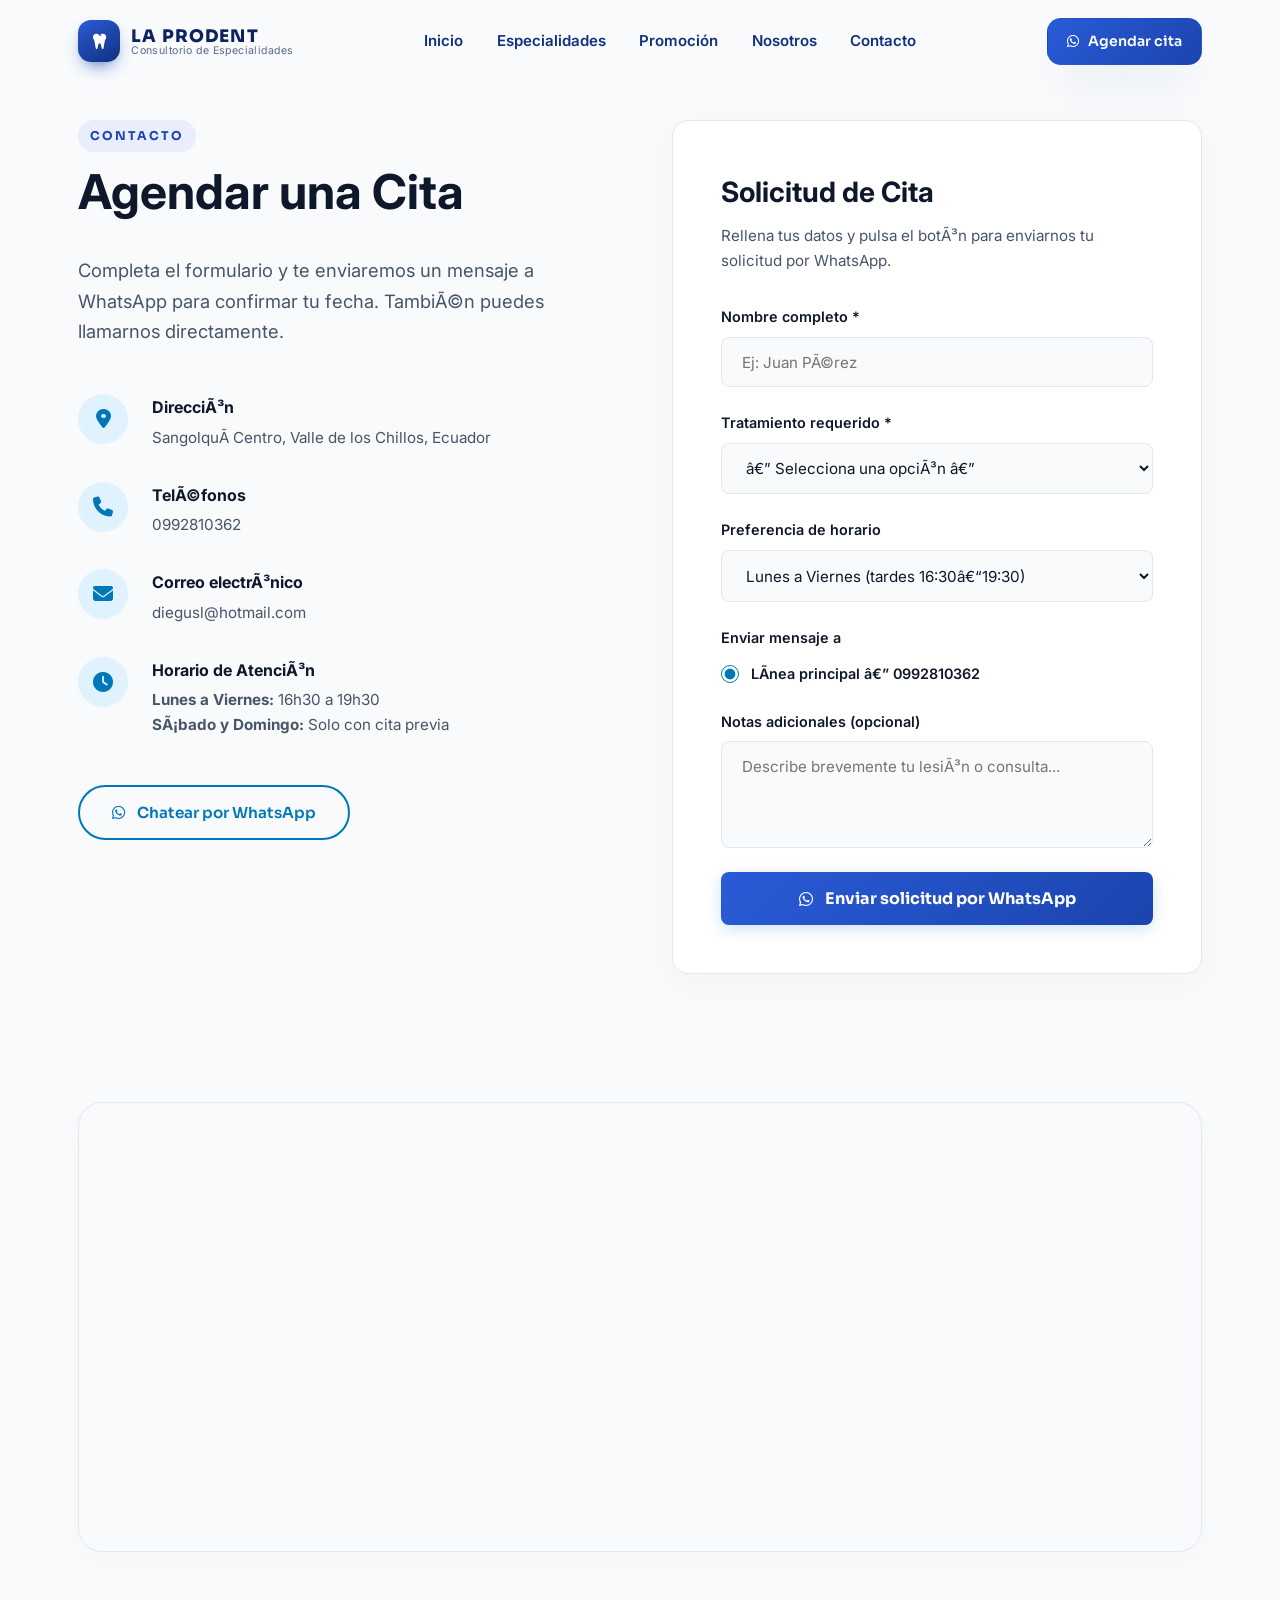
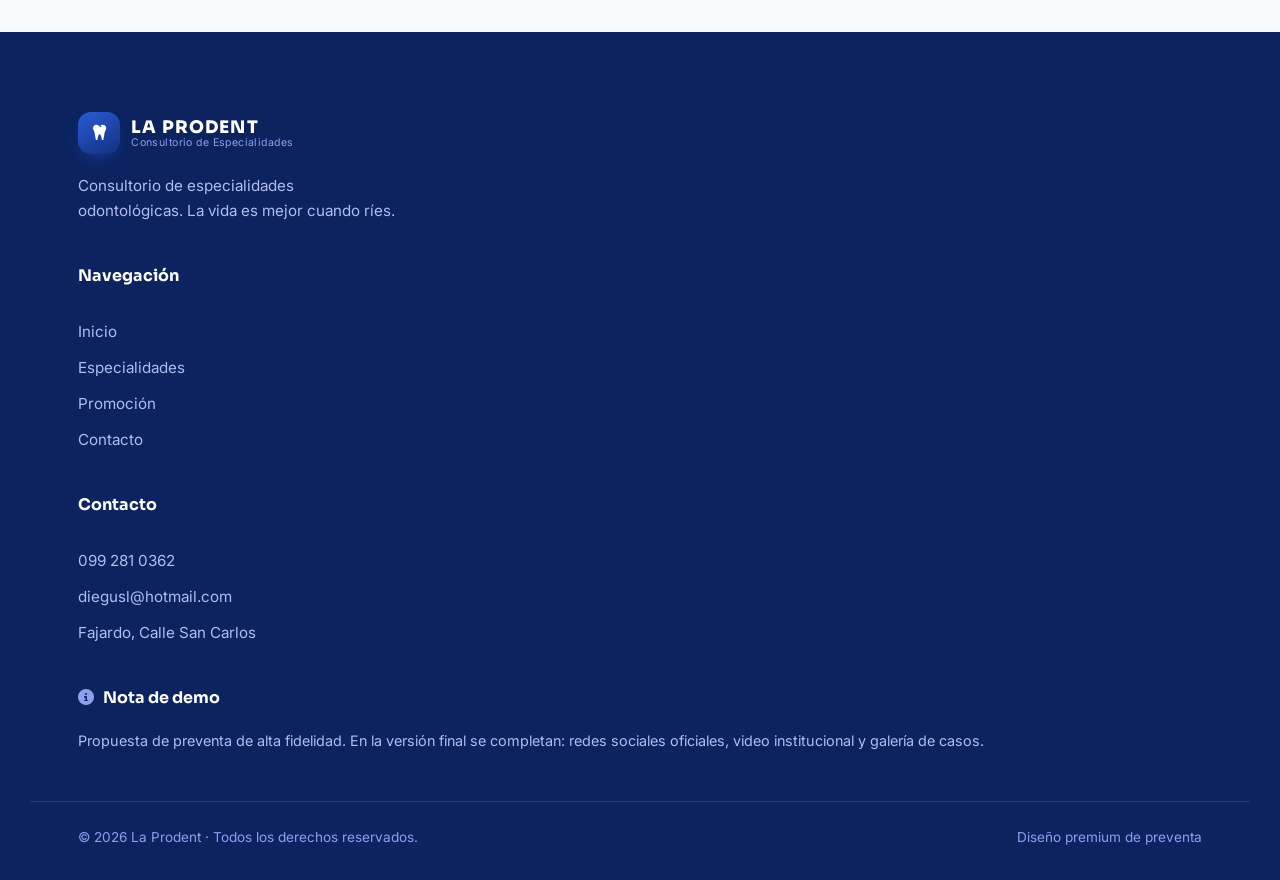
==== contacto.html @ 1fc3b8c0 "feat: agregar pÃ¡gina de contacto y formulario de WhatsApp" ====
﻿<!DOCTYPE html>
<html lang="es">
<head>
    <meta charset="UTF-8">
    <meta name="viewport" content="width=device-width, initial-scale=1.0">
    <meta name="description" content="Agenda tu cita en lÃ­nea. Rellena el formulario y envÃ­anos tu solicitud directamente a nuestro WhatsApp.">
    <title>Agendar Cita | Formulario de Contacto Directo</title>
    
    <meta charset="UTF-8">
    <meta name="viewport" content="width=device-width, initial-scale=1.0">
    
    

    <link rel="preconnect" href="https://fonts.googleapis.com">
    <link rel="preconnect" href="https://fonts.gstatic.com" crossorigin>
    <link href="https://fonts.googleapis.com/css2?family=Sora:wght@400;500;600;700;800&family=Inter:wght@300;400;500;600;700&display=swap" rel="stylesheet">

    <link rel="stylesheet" href="styles.css">
    <link rel="stylesheet" href="https://cdnjs.cloudflare.com/ajax/libs/font-awesome/6.5.1/css/all.min.css">

</head>
<body>

<header class="site-header" id="header">
        <div class="shell header-inner">
            <a href="index.html#inicio" class="brand">
                <span class="brand-mark" aria-hidden="true"><i class="fa-solid fa-tooth"></i></span>
                <span class="brand-text">
                    <strong>LA PRODENT</strong>
                    <em>Consultorio de Especialidades</em>
                </span>
            </a>
            <nav class="nav" id="nav">
                <a href="index.html#inicio" class="nav-link">Inicio</a>
                <a href="index.html#especialidades" class="nav-link">Especialidades</a>
                <a href="index.html#promo" class="nav-link">Promoción</a>
                <a href="index.html#nosotros" class="nav-link">Nosotros</a>
                <a href="contacto.html" class="nav-link">Contacto</a>
            </nav>
            <div class="header-actions">
                <a href="contacto.html" target="_blank" rel="noopener" class="btn btn-solid btn-sm">
                    <i class="fa-brands fa-whatsapp"></i><span>Agendar cita</span>
                </a>
                <button class="burger" id="burger" aria-label="Abrir menú" aria-expanded="false">
                    <span></span><span></span><span></span>
                </button>
            </div>
        </div>
    </header>

<main class="contact-page-main">
    <section class="contact-form-section">
        <div class="shell contact-grid-container">
            <!-- Columna de InformaciÃ³n -->
            <div class="contact-info-col reveal">
                <span class="eyebrow">Contacto</span>
                <h1 class="page-title">Agendar una Cita</h1>
                <p class="lead-text">Completa el formulario y te enviaremos un mensaje a WhatsApp para confirmar tu fecha. TambiÃ©n puedes llamarnos directamente.</p>
                
                <div class="info-blocks">
                    <div class="info-item">
                        <div class="info-icon"><i class="fa-solid fa-location-dot"></i></div>
                        <div class="info-text">
                            <h4>DirecciÃ³n</h4>
                            <p>SangolquÃ­ Centro, Valle de los Chillos, Ecuador</p>
                        </div>
                    </div>
                    
                    <div class="info-item">
                        <div class="info-icon"><i class="fa-solid fa-phone"></i></div>
                        <div class="info-text">
                            <h4>TelÃ©fonos</h4>
                            <p>0992810362</p>
                        </div>
                    </div>

                                        <div class="info-item">
                        <div class="info-icon"><i class="fa-solid fa-envelope"></i></div>
                        <div class="info-text">
                            <h4>Correo electrÃ³nico</h4>
                            <p>diegusl@hotmail.com</p>
                        </div>
                    </div>
                    
                    <div class="info-item">
                        <div class="info-icon"><i class="fa-solid fa-clock"></i></div>
                        <div class="info-text">
                            <h4>Horario de AtenciÃ³n</h4>
                            <p><strong>Lunes a Viernes:</strong> 16h30 a 19h30<br><strong>SÃ¡bado y Domingo:</strong> Solo con cita previa</p>
                        </div>
                    </div>
                </div>

                <a href="https://wa.me/593=Hola,%20deseo%20mÃ¡s%20informaciÃ³n." target="_blank" rel="noopener" class="btn btn-line btn-wa-chat">
                    <i class="fa-brands fa-whatsapp"></i> <span>Chatear por WhatsApp</span>
                </a>
            </div>

            <!-- Columna del Formulario -->
            <div class="contact-form-col reveal">
                <div class="form-card">
                    <h3>Solicitud de Cita</h3>
                    <p class="form-instructions">Rellena tus datos y pulsa el botÃ³n para enviarnos tu solicitud por WhatsApp.</p>
                    
                    <form id="appointmentForm" class="appointment-form">
                        <div class="form-group">
                            <label for="fullName">Nombre completo *</label>
                            <input type="text" id="fullName" placeholder="Ej: Juan PÃ©rez" required>
                        </div>

                        <div class="form-group">
                            <label for="treatment">Tratamiento requerido *</label>
                            <select id="treatment" required>
                                <option value="" disabled selected>â€” Selecciona una opciÃ³n â€”</option>
                                <option value="Profilaxis">Profilaxis (Limpieza Dental)</option>
                                <option value="Calzas Dentales">Calzas Dentales (RestauraciÃ³n)</option>
                                <option value="Endodoncia">Endodoncia (Tratamiento de conducto)</option>
                                <option value="Ortodoncia">Ortodoncia (Brackets/Alineadores)</option>
                                <option value="EstÃ©tica Dental">EstÃ©tica Dental (DiseÃ±o/Blanqueamiento)</option>
                                <option value="Otro">Otro tratamiento / Consulta general</option>
                            </select>
                        </div>

                        <div class="form-group">
                            <label for="timePreference">Preferencia de horario</label>
                            <select id="timePreference">
                                <option value="Lunes a Viernes (tardes 16:30-19:30)">Lunes a Viernes (tardes 16:30â€“19:30)</option>
                                <option value="SÃ¡bados (con cita previa)">SÃ¡bados (con cita previa)</option>
                                <option value="Cualquier horario disponible">Cualquier horario disponible</option>
                            </select>
                        </div>

                        <div class="form-group">
                            <label>Enviar mensaje a</label>
                            <div class="radio-group">
                                <label class="radio-label">
                                    <input type="radio" name="phoneLine" value="5930992810362" checked>
                                    <span>LÃ­nea principal â€” 0992810362</span>
                                </label>
                            </div>
                        </div>

                        <div class="form-group">
                            <label for="notes">Notas adicionales (opcional)</label>
                            <textarea id="notes" rows="4" placeholder="Describe brevemente tu lesiÃ³n o consulta..."></textarea>
                        </div>

                        <button type="submit" class="btn btn-solid btn-submit">
                            <i class="fa-brands fa-whatsapp"></i> <span>Enviar solicitud por WhatsApp</span>
                        </button>
                    </form>
                </div>
            </div>
        </div>
    </section>

    <!-- Mapa -->
    <section class="contact-map-section">
        <div class="shell">
            <div class="map-wrapper">
                <iframe title="Ubicación de La Prodent"
                            src="https://www.google.com/maps/embed?pb=!1m18!1m12!1m3!1d1994.86!2d-78.4718656!3d-0.3343683!2m3!1f0!2f0!3f0!3m2!1i1024!2i768!4f13.1!3m3!1m2!1s0x91d5bd5540ba1ea3%3A0x9b18bf7d65802298!2sConsultorio%20Dental%20Laprodent!5e0!3m2!1ses!2sec!4v1700000000000!5m2!1ses!2sec"
                            width="100%" height="100%" style="border:0;" allowfullscreen="" loading="lazy" referrerpolicy="no-referrer-when-downgrade"></iframe>
            </div>
        </div>
    </section>
</main>

<footer class="site-footer">
        <div class="shell footer-grid">
            <div class="footer-brand">
                <a href="index.html#inicio" class="brand brand-footer">
                    <span class="brand-mark"><i class="fa-solid fa-tooth"></i></span>
                    <span class="brand-text"><strong>LA PRODENT</strong><em>Consultorio de Especialidades</em></span>
                </a>
                <p>Consultorio de especialidades odontológicas. La vida es mejor cuando ríes.</p>
            </div>
            <div class="footer-col">
                <h4>Navegación</h4>
                <a href="index.html#inicio">Inicio</a>
                <a href="index.html#especialidades">Especialidades</a>
                <a href="index.html#promo">Promoción</a>
                <a href="index.html#contacto">Contacto</a>
            </div>
            <div class="footer-col">
                <h4>Contacto</h4>
                <a href="tel:0992810362">099 281 0362</a>
                <a href="mailto:diegusl@hotmail.com">diegusl@hotmail.com</a>
                <span>Fajardo, Calle San Carlos</span>
            </div>
            <div class="footer-note">
                <h4><i class="fa-solid fa-circle-info"></i> Nota de demo</h4>
                <p>Propuesta de preventa de alta fidelidad. En la versión final se completan: redes sociales oficiales, video institucional y galería de casos.</p>
            </div>
        </div>
        <div class="shell footer-bottom">
            <p>© 2026 La Prodent · Todos los derechos reservados.</p>
            <p>Diseño premium de preventa</p>
        </div>
    </footer>

<script src="script.js"></script>
</body>
</html>
---- styles.css ----
/* ============================================================
   LA PRODENT · Consultorio de Especialidades
   Paleta corporativa: azul rey profundo + periwinkle/lavanda.
   ============================================================ */

:root {
    --blue-900: #0C2360;
    --blue-800: #12307E;
    --blue-700: #1B44AE;
    --blue-600: #2A5BD7;
    --blue-500: #3E71E8;
    --peri-400: #8AA0EE;
    --peri-300: #AEBEF2;
    --peri-200: #D3DBF9;
    --peri-100: #E9EDFC;

    --cloud:   #F5F7FE;
    --white:   #FFFFFF;
    --ink:     #17204A;
    --muted:   #5C6690;

    --accent:    var(--blue-600);
    --accent-dk: var(--blue-700);

    --serif: "Sora", system-ui, sans-serif;
    --sans:  "Inter", system-ui, -apple-system, sans-serif;

    --r-sm: 12px;
    --r-md: 20px;
    --r-lg: 28px;
    --r-xl: 40px;

    --shadow-sm: 0 6px 20px -8px rgba(16,42,110,.20);
    --shadow-md: 0 24px 48px -20px rgba(16,42,110,.30);
    --shadow-lg: 0 44px 90px -32px rgba(16,42,110,.45);

    --shell: 1220px;
    --ease: cubic-bezier(.22,.61,.36,1);
}

*, *::before, *::after { box-sizing: border-box; }
* { margin: 0; }
html { scroll-behavior: smooth; -webkit-text-size-adjust: 100%; }
body { font-family: var(--sans); color: var(--ink); background: var(--cloud); line-height: 1.65; font-size: 1.02rem; -webkit-font-smoothing: antialiased; overflow-x: hidden; }
img { max-width: 100%; display: block; }
a { color: inherit; text-decoration: none; }
ul { list-style: none; padding: 0; }

.shell { width: 100%; max-width: var(--shell); margin-inline: auto; padding-inline: clamp(20px, 5vw, 48px); }

.eyebrow {
    display: inline-flex; align-items: center; gap: .5em;
    font-family: var(--serif); font-size: .76rem; font-weight: 700;
    letter-spacing: .16em; text-transform: uppercase; color: var(--accent-dk);
    background: var(--peri-100); padding: .5em 1em; border-radius: 999px;
}
.eyebrow-light { color: #fff; background: rgba(255,255,255,.16); }

.section-title { font-family: var(--serif); font-weight: 700; font-size: clamp(1.9rem, 4.2vw, 3rem); line-height: 1.1; letter-spacing: -.02em; color: var(--blue-900); }
.section-desc { color: var(--muted); font-size: 1.06rem; max-width: 48ch; margin-top: 1rem; }
.section-desc.center { margin-inline: auto; }
.section-head { text-align: center; max-width: 720px; margin: 0 auto clamp(2.5rem, 5vw, 3.8rem); }
.section-head .eyebrow { margin-bottom: 1rem; }

/* Buttons */
.btn { --pad: 1rem 1.6rem; display: inline-flex; align-items: center; justify-content: center; gap: .6em; padding: var(--pad); border-radius: 14px; font-family: var(--serif); font-weight: 600; font-size: .95rem; cursor: pointer; border: 1.5px solid transparent; transition: transform .35s var(--ease), box-shadow .35s var(--ease), background .3s, color .3s; }
.btn i { transition: transform .35s var(--ease); }
.btn-sm { --pad: .7rem 1.2rem; font-size: .88rem; }
.btn-solid { background: linear-gradient(135deg, var(--blue-600), var(--blue-700)); color: #fff; box-shadow: var(--shadow-md); }
.btn-solid:hover { transform: translateY(-3px); }
.btn-solid:hover i { transform: translateX(4px); }
.btn-ghost { background: transparent; color: var(--blue-700); border-color: var(--peri-300); }
.btn-ghost:hover { background: var(--white); border-color: var(--blue-600); transform: translateY(-3px); box-shadow: var(--shadow-sm); }
.btn-white { background: #fff; color: var(--blue-700); box-shadow: var(--shadow-md); }
.btn-white:hover { transform: translateY(-3px); background: var(--peri-100); }

/* ============================================================ HEADER */
.site-header { position: fixed; inset: 0 0 auto 0; z-index: 100; padding: 1.1rem 0; transition: padding .4s var(--ease), background .4s, box-shadow .4s, border-color .4s; border-bottom: 1px solid transparent; }
.site-header.scrolled { padding: .55rem 0; background: color-mix(in srgb, var(--cloud) 82%, transparent); backdrop-filter: saturate(160%) blur(16px); -webkit-backdrop-filter: saturate(160%) blur(16px); box-shadow: var(--shadow-sm); border-bottom-color: var(--peri-200); }
.header-inner { display: flex; align-items: center; justify-content: space-between; gap: 1.5rem; }
.brand { display: inline-flex; align-items: center; gap: .7rem; }
.brand-mark { width: 42px; height: 42px; display: grid; place-items: center; border-radius: 13px; background: linear-gradient(150deg, var(--blue-600), var(--blue-800)); color: #fff; font-size: 1.1rem; box-shadow: 0 8px 18px -8px var(--blue-700); flex-shrink: 0; }
.brand-text { display: flex; flex-direction: column; line-height: 1.05; }
.brand-text strong { font-family: var(--serif); font-weight: 800; letter-spacing: .06em; font-size: 1.08rem; color: var(--blue-900); }
.brand-text em { font-style: normal; font-size: .66rem; letter-spacing: .04em; color: var(--muted); }
.nav { display: none; gap: .3rem; }
.nav-link { position: relative; padding: .5rem .9rem; font-weight: 600; font-size: .94rem; color: var(--blue-800); border-radius: 999px; transition: color .3s; }
.nav-link::after { content: ""; position: absolute; left: 50%; bottom: .3rem; width: 5px; height: 5px; border-radius: 50%; background: var(--accent); transform: translateX(-50%) scale(0); transition: transform .3s var(--ease); }
.nav-link:hover, .nav-link.active { color: var(--accent); }
.nav-link.active::after { transform: translateX(-50%) scale(1); }
.header-actions { display: flex; align-items: center; gap: .8rem; }
.burger { display: inline-flex; flex-direction: column; gap: 5px; width: 44px; height: 44px; align-items: center; justify-content: center; background: #fff; border: 1px solid var(--peri-200); border-radius: 12px; cursor: pointer; }
.burger span { width: 20px; height: 2px; background: var(--blue-800); border-radius: 2px; transition: transform .3s, opacity .3s; }
.burger.open span:nth-child(1) { transform: translateY(7px) rotate(45deg); }
.burger.open span:nth-child(2) { opacity: 0; }
.burger.open span:nth-child(3) { transform: translateY(-7px) rotate(-45deg); }
.nav.open { display: flex; flex-direction: column; gap: .2rem; position: fixed; inset: 74px 16px auto 16px; background: #fff; padding: 1rem; border-radius: var(--r-md); box-shadow: var(--shadow-lg); border: 1px solid var(--peri-200); animation: dropIn .35s var(--ease); }
.nav.open .nav-link { font-size: 1.05rem; padding: .85rem 1rem; }
@keyframes dropIn { from { opacity: 0; transform: translateY(-12px); } to { opacity: 1; transform: translateY(0); } }

/* ============================================================ HERO */
.hero { position: relative; padding: clamp(7rem, 16vw, 10rem) 0 clamp(3rem, 6vw, 4rem); overflow: hidden; background: radial-gradient(120% 90% at 90% 0%, var(--peri-100) 0%, transparent 55%), var(--cloud); }
.hero-shape { position: absolute; top: -30%; right: -15%; width: 60vw; height: 60vw; max-width: 720px; max-height: 720px; border-radius: 46% 54% 60% 40%; background: linear-gradient(135deg, var(--peri-200), var(--peri-100)); z-index: 0; }
.hero-grid { position: relative; z-index: 1; display: grid; gap: clamp(3rem, 6vw, 4rem); align-items: center; }
.hero-copy h1 { font-family: var(--serif); font-weight: 800; font-size: clamp(2.5rem, 7vw, 4.4rem); line-height: 1.02; letter-spacing: -.03em; color: var(--blue-900); margin: 1.2rem 0 1.3rem; }
.grad { background: linear-gradient(120deg, var(--blue-600), var(--peri-400)); -webkit-background-clip: text; background-clip: text; color: transparent; }
.hero-copy .lead { font-size: clamp(1.05rem, 2vw, 1.2rem); color: var(--muted); max-width: 52ch; }
.hero-copy .lead strong { color: var(--blue-800); font-weight: 700; }
.hero-cta { display: flex; flex-wrap: wrap; gap: 1rem; margin: 2rem 0 2rem; }
.hero-badges { display: flex; flex-wrap: wrap; gap: 1rem 1.6rem; padding-top: 1.5rem; border-top: 1px solid var(--peri-200); }
.hero-badges li { display: inline-flex; align-items: center; gap: .5em; font-weight: 600; font-size: .92rem; color: var(--blue-800); }
.hero-badges i { color: var(--blue-500); }

.hero-visual { position: relative; justify-self: center; width: 100%; max-width: 480px; }
.hero-card { border-radius: var(--r-xl); overflow: hidden; box-shadow: var(--shadow-lg); border: 6px solid #fff; aspect-ratio: 4/3.4; }
.hero-card img { width: 100%; height: 100%; object-fit: cover; }
.promo-badge { position: absolute; top: -18px; right: -10px; z-index: 3; display: flex; flex-direction: column; align-items: center; justify-content: center; width: 108px; height: 108px; border-radius: 50%; background: linear-gradient(150deg, var(--blue-600), var(--blue-800)); color: #fff; box-shadow: var(--shadow-md); animation: floatY 5s ease-in-out infinite; }
.promo-badge span { font-size: .62rem; letter-spacing: .1em; text-transform: uppercase; opacity: .85; }
.promo-badge strong { font-family: var(--serif); font-size: 2rem; font-weight: 800; line-height: 1; }
.promo-badge em { font-style: normal; font-size: .58rem; opacity: .85; }
.logo-float { position: absolute; bottom: -22px; left: -18px; z-index: 3; width: 88px; height: 88px; border-radius: 50%; overflow: hidden; background: #fff; border: 4px solid #fff; box-shadow: var(--shadow-md); animation: floatY 5s ease-in-out infinite .9s; }
.logo-float img { width: 100%; height: 100%; object-fit: cover; }
@keyframes floatY { 0%,100% { transform: translateY(0); } 50% { transform: translateY(-10px); } }

/* ============================================================ STATS */
.stats-strip { padding: 0 0 clamp(3rem, 7vw, 5rem); }
.stats-inner { display: grid; grid-template-columns: repeat(2, 1fr); gap: 1rem; background: linear-gradient(135deg, var(--blue-800), var(--blue-900)); border-radius: var(--r-xl); padding: clamp(2rem, 4vw, 3rem); box-shadow: var(--shadow-lg); }
.stat { text-align: center; color: #fff; padding: .5rem; }
.stat strong { font-family: var(--serif); display: block; font-size: clamp(1.8rem, 4vw, 2.6rem); font-weight: 800; line-height: 1; background: linear-gradient(120deg, #fff, var(--peri-300)); -webkit-background-clip: text; background-clip: text; color: transparent; }
.stat span { font-size: .84rem; color: var(--peri-200); margin-top: .4rem; display: block; }

/* ============================================================ ESPECIALIDADES */
.specialties { padding: clamp(3.5rem, 8vw, 6.5rem) 0; }
.spec-grid { display: grid; gap: 1.3rem; }
.spec { background: #fff; border: 1px solid var(--peri-200); border-radius: var(--r-lg); padding: 2rem 1.8rem; box-shadow: var(--shadow-sm); transition: transform .4s var(--ease), box-shadow .4s var(--ease), border-color .4s; }
.spec:hover { transform: translateY(-8px); box-shadow: var(--shadow-md); border-color: var(--peri-300); }
.spec-ico { display: grid; place-items: center; width: 58px; height: 58px; border-radius: 16px; background: linear-gradient(150deg, var(--peri-100), var(--peri-200)); color: var(--blue-700); font-size: 1.4rem; margin-bottom: 1.3rem; transition: transform .4s var(--ease); }
.spec:hover .spec-ico { transform: scale(1.08) rotate(-4deg); }
.spec h3 { font-family: var(--serif); font-weight: 700; font-size: 1.3rem; color: var(--blue-900); margin-bottom: .5rem; }
.spec p { color: var(--muted); font-size: .96rem; }

/* ============================================================ PROMO */
.promo { padding: 0 0 clamp(3.5rem, 8vw, 6.5rem); }
.promo-card { display: grid; gap: 0; background: linear-gradient(150deg, var(--blue-700), var(--blue-900)); border-radius: var(--r-xl); overflow: hidden; box-shadow: var(--shadow-lg); position: relative; }
.promo-card::before { content: ""; position: absolute; top: -40%; left: -10%; width: 60%; height: 180%; background: radial-gradient(circle, rgba(138,160,238,.28), transparent 60%); }
.promo-content { position: relative; z-index: 1; padding: clamp(2.2rem, 5vw, 3.6rem); color: #fff; }
.promo-content h2 { font-family: var(--serif); font-weight: 800; font-size: clamp(1.7rem, 4vw, 2.6rem); line-height: 1.1; margin: 1rem 0 1rem; }
.price { color: var(--peri-300); }
.promo-content > p { color: var(--peri-200); max-width: 42ch; margin-bottom: 1.5rem; }
.promo-list { display: grid; grid-template-columns: repeat(2, 1fr); gap: .7rem 1.2rem; margin-bottom: 2rem; }
.promo-list li { display: flex; align-items: center; gap: .6em; font-weight: 600; color: #fff; }
.promo-list i { width: 22px; height: 22px; display: grid; place-items: center; border-radius: 50%; background: var(--peri-400); color: var(--blue-900); font-size: .7rem; }
.promo-terms { display: block; margin-top: 1rem; font-style: italic; font-size: .8rem; color: var(--peri-300); }
.promo-visual { position: relative; z-index: 1; min-height: 320px; }
.promo-visual img { width: 100%; height: 100%; object-fit: cover; object-position: top center; }

/* ============================================================ ABOUT */
.about { padding: clamp(3.5rem, 8vw, 6.5rem) 0; }
.about-grid { display: grid; gap: clamp(2.5rem, 5vw, 4rem); align-items: center; }
.about-media { position: relative; border-radius: var(--r-xl); overflow: hidden; box-shadow: var(--shadow-lg); border: 6px solid #fff; aspect-ratio: 4/3; }
.about-media img { width: 100%; height: 100%; object-fit: cover; }
.about-media::after { content: ""; position: absolute; inset: 0; background: linear-gradient(120deg, rgba(12,35,96,.35), transparent 60%); }
.play { position: absolute; inset: 0; margin: auto; width: 80px; height: 80px; border-radius: 50%; border: none; cursor: pointer; z-index: 2; background: #fff; color: var(--blue-700); font-size: 1.4rem; display: grid; place-items: center; box-shadow: 0 10px 40px rgba(0,0,0,.3); transition: transform .35s var(--ease); }
.play::before { content: ""; position: absolute; inset: -12px; border-radius: 50%; border: 2px solid rgba(255,255,255,.6); animation: pulse 2.4s ease-out infinite; }
.play:hover { transform: scale(1.08); }
@keyframes pulse { 0% { transform: scale(.85); opacity: .9; } 100% { transform: scale(1.5); opacity: 0; } }
.video-tag { position: absolute; left: 1rem; bottom: 1rem; z-index: 2; display: inline-flex; align-items: center; gap: .5em; background: rgba(0,0,0,.42); color: #fff; font-size: .76rem; font-weight: 600; padding: .5em .9em; border-radius: 999px; backdrop-filter: blur(6px); }
.about-copy .eyebrow { margin-bottom: 1.1rem; }
.about-points { display: grid; gap: 1rem; margin-top: 1.8rem; }
.about-points div { display: flex; align-items: flex-start; gap: .8rem; }
.about-points i { color: var(--blue-600); font-size: 1.2rem; margin-top: .1rem; }
.about-points span { color: var(--ink); font-weight: 500; }

/* ============================================================ CONTACTO */
.contact { padding: 0 0 clamp(4rem, 9vw, 7rem); }
.contact-grid { display: grid; gap: clamp(2.5rem, 5vw, 4rem); align-items: center; }
.contact-copy .eyebrow { margin-bottom: 1.1rem; }
.contact-methods { display: grid; gap: 1rem; margin-top: 1.8rem; }
.method { display: flex; align-items: center; gap: 1rem; padding: 1rem 1.1rem; border-radius: var(--r-md); background: #fff; border: 1px solid var(--peri-200); box-shadow: var(--shadow-sm); transition: transform .3s var(--ease), box-shadow .3s; }
.method:not(.method-static):hover { transform: translateX(5px); box-shadow: var(--shadow-md); }
.method-ico { width: 48px; height: 48px; flex-shrink: 0; border-radius: 13px; display: grid; place-items: center; font-size: 1.2rem; background: linear-gradient(150deg, var(--blue-600), var(--blue-800)); color: #fff; }
.method-txt strong { display: block; font-size: .98rem; color: var(--blue-900); }
.method-txt em { font-style: normal; font-size: .88rem; color: var(--muted); }
.social-placeholder { margin-top: 1.8rem; }
.social-placeholder > span { font-size: .74rem; letter-spacing: .12em; text-transform: uppercase; color: var(--blue-600); font-weight: 700; }
.social-row { display: flex; gap: .7rem; margin: .8rem 0 .6rem; }
.soc { width: 42px; height: 42px; border-radius: 12px; display: grid; place-items: center; background: #fff; border: 1px solid var(--peri-200); color: var(--blue-700); transition: background .3s, color .3s, transform .3s; }
.soc:hover { background: var(--blue-700); color: #fff; transform: translateY(-3px); }
.hint { font-style: italic; font-size: .8rem; color: var(--muted); }
.map-frame { aspect-ratio: 4/3.6; border-radius: var(--r-xl); overflow: hidden; border: 6px solid #fff; box-shadow: var(--shadow-lg); }
.map-frame iframe { width: 100%; height: 100%; filter: grayscale(.1); }

/* ============================================================ FOOTER */
.site-footer { background: var(--blue-900); color: var(--peri-200); padding: clamp(3.5rem, 7vw, 5rem) 0 2rem; }
.footer-grid { display: grid; gap: 2.5rem; padding-bottom: 3rem; border-bottom: 1px solid rgba(255,255,255,.1); }
.brand-footer .brand-text strong { color: #fff; }
.brand-footer .brand-text em { color: var(--peri-400); }
.footer-brand p { margin-top: 1.2rem; max-width: 32ch; color: var(--peri-300); font-size: .95rem; }
.footer-col h4, .footer-note h4 { color: #fff; font-family: var(--serif); font-size: 1rem; margin-bottom: 1.1rem; font-weight: 700; }
.footer-col { display: flex; flex-direction: column; gap: .7rem; }
.footer-col a, .footer-col span { color: var(--peri-300); font-size: .95rem; transition: color .3s; }
.footer-col a:hover { color: #fff; }
.footer-note p { color: var(--peri-300); font-size: .9rem; }
.footer-note h4 i { color: var(--peri-400); margin-right: .4em; }
.footer-bottom { display: flex; flex-wrap: wrap; justify-content: space-between; gap: .5rem; padding-top: 1.5rem; }
.footer-bottom p { font-size: .85rem; color: var(--peri-400); }

/* ============================================================ WHATSAPP */
.wa-float { position: fixed; right: 22px; bottom: 22px; z-index: 90; width: 60px; height: 60px; border-radius: 50%; display: grid; place-items: center; background: #25D366; color: #fff; font-size: 1.7rem; box-shadow: 0 14px 30px -6px rgba(37,211,102,.6); transition: transform .35s var(--ease); animation: waPulse 2.6s ease-out infinite; }
.wa-float:hover { transform: scale(1.1) rotate(6deg); }
@keyframes waPulse { 0% { box-shadow: 0 0 0 0 rgba(37,211,102,.5); } 70% { box-shadow: 0 0 0 18px rgba(37,211,102,0); } 100% { box-shadow: 0 0 0 0 rgba(37,211,102,0); } }

/* ============================================================ REVEAL */
.reveal { opacity: 0; transform: translateY(28px); transition: opacity .8s var(--ease), transform .8s var(--ease); }
.reveal.in { opacity: 1; transform: none; }

/* ============================================================ RESPONSIVE */
@media (min-width: 620px) {
    .spec-grid { grid-template-columns: repeat(2, 1fr); }
    .stats-inner { grid-template-columns: repeat(4, 1fr); }
    .promo-card { grid-template-columns: 1.1fr .9fr; }
    .about-grid { grid-template-columns: 1fr 1fr; }
    .contact-grid { grid-template-columns: 1.1fr .9fr; }
}
@media (min-width: 900px) {
    .nav { display: flex; }
    .burger { display: none; }
    .hero-grid { grid-template-columns: 1.1fr .9fr; }
    .spec-grid { grid-template-columns: repeat(3, 1fr); }
}
@media (prefers-reduced-motion: reduce) { * { animation: none !important; scroll-behavior: auto; } .reveal { opacity: 1; transform: none; } }

/* ==========================================================================
   ESTILOS DE LA PÃGINA DE CONTACTO INDEPENDIENTE
   ========================================================================== */
.contact-page-main {
    padding-top: 120px;
    background-color: var(--bg-main, #f8fafc);
}

.contact-grid-container {
    display: grid;
    grid-template-columns: 1fr 1fr;
    gap: 4rem;
    align-items: start;
    padding-bottom: 5rem;
}

.contact-info-col h1.page-title {
    font-size: 3rem;
    margin-bottom: 1.5rem;
    color: var(--bg-dark, #0f172a);
}

.contact-info-col .lead-text {
    font-size: 1.15rem;
    margin-bottom: 3rem;
    color: var(--text-muted, #475569);
}

.info-blocks {
    display: flex;
    flex-direction: column;
    gap: 2rem;
    margin-bottom: 3rem;
}

.info-item {
    display: flex;
    gap: 1.5rem;
    align-items: start;
}

.info-icon {
    width: 50px;
    height: 50px;
    background-color: var(--primary-light, #e0f2fe);
    color: var(--primary, #0077b6);
    border-radius: 50%;
    display: flex;
    align-items: center;
    justify-content: center;
    font-size: 1.25rem;
    flex-shrink: 0;
}

.info-text h4 {
    font-size: 1rem;
    font-weight: 700;
    margin-bottom: 0.25rem;
    color: var(--bg-dark, #0f172a);
}

.info-text p {
    font-size: 0.95rem;
    color: var(--text-muted, #475569);
    margin: 0;
}

.btn-wa-chat {
    display: inline-flex;
    align-items: center;
    gap: 0.75rem;
    color: var(--primary, #0077b6);
    border: 2px solid var(--primary, #0077b6);
    padding: 0.8rem 2rem;
    border-radius: 50px;
    font-weight: 600;
}

.btn-wa-chat:hover {
    background-color: var(--primary, #0077b6);
    color: white;
}

/* Columna del Formulario */
.form-card {
    background-color: var(--bg-card, #ffffff);
    border-radius: var(--radius-md, 16px);
    padding: 3rem;
    box-shadow: 0 10px 40px rgba(0,0,0,0.03);
    border: 1px solid var(--border-color, #e2e8f0);
}

.form-card h3 {
    font-size: 1.75rem;
    margin-bottom: 0.5rem;
    color: var(--bg-dark, #0f172a);
}

.form-instructions {
    font-size: 0.95rem;
    color: var(--text-muted, #475569);
    margin-bottom: 2rem;
}

.appointment-form {
    display: flex;
    flex-direction: column;
    gap: 1.5rem;
}

.form-group {
    display: flex;
    flex-direction: column;
    gap: 0.5rem;
    text-align: left;
}

.form-group label {
    font-size: 0.9rem;
    font-weight: 600;
    color: var(--bg-dark, #0f172a);
}

.form-group input[type="text"],
.form-group select,
.form-group textarea {
    width: 100%;
    padding: 0.9rem 1.25rem;
    border: 1px solid var(--border-color, #e2e8f0);
    background-color: var(--bg-main, #f8fafc);
    color: var(--text-main, #0f172a);
    font-family: inherit;
    font-size: 0.95rem;
    border-radius: var(--radius-sm, 8px);
    transition: var(--transition-smooth, all 0.3s ease);
}

.form-group input[type="text"]:focus,
.form-group select:focus,
.form-group textarea:focus {
    outline: none;
    border-color: var(--primary, #0077b6);
    background-color: white;
}

.radio-group {
    display: flex;
    flex-direction: column;
    gap: 0.75rem;
    margin-top: 0.25rem;
}

.radio-label {
    display: flex;
    align-items: center;
    gap: 0.75rem;
    font-size: 0.95rem;
    color: var(--text-main, #0f172a);
    cursor: pointer;
}

.radio-label input[type="radio"] {
    accent-color: var(--primary, #0077b6);
    width: 18px;
    height: 18px;
}

.btn-submit {
    width: 100%;
    background-color: var(--primary, #0077b6);
    color: white;
    padding: 1rem;
    font-size: 1rem;
    border-radius: var(--radius-sm, 8px);
    font-weight: 700;
    display: inline-flex;
    align-items: center;
    justify-content: center;
    gap: 0.75rem;
    cursor: pointer;
    box-shadow: 0 4px 15px rgba(0, 119, 182, 0.2);
    border: none;
    transition: var(--transition-smooth, all 0.3s ease);
}

.btn-submit:hover {
    background-color: var(--primary-dark, #03045e);
    transform: translateY(-2px);
}

.contact-map-section {
    padding: 3rem 0 5rem 0;
}

.map-wrapper {
    height: 450px;
    border-radius: var(--radius-lg, 24px);
    overflow: hidden;
    box-shadow: 0 10px 30px rgba(0,0,0,0.02);
    border: 1px solid var(--border-color, #e2e8f0);
}

.map-placeholder {
    height: 100%;
    display: flex;
    flex-direction: column;
    align-items: center;
    justify-content: center;
    background-color: #cbd5e1;
    color: #475569;
    gap: 1rem;
}

.map-placeholder i {
    font-size: 3rem;
}

@media (max-width: 1024px) {
    .contact-grid-container {
        grid-template-columns: 1fr;
        gap: 3rem;
    }
    .contact-info-col h1.page-title {
        font-size: 2.5rem;
    }
}
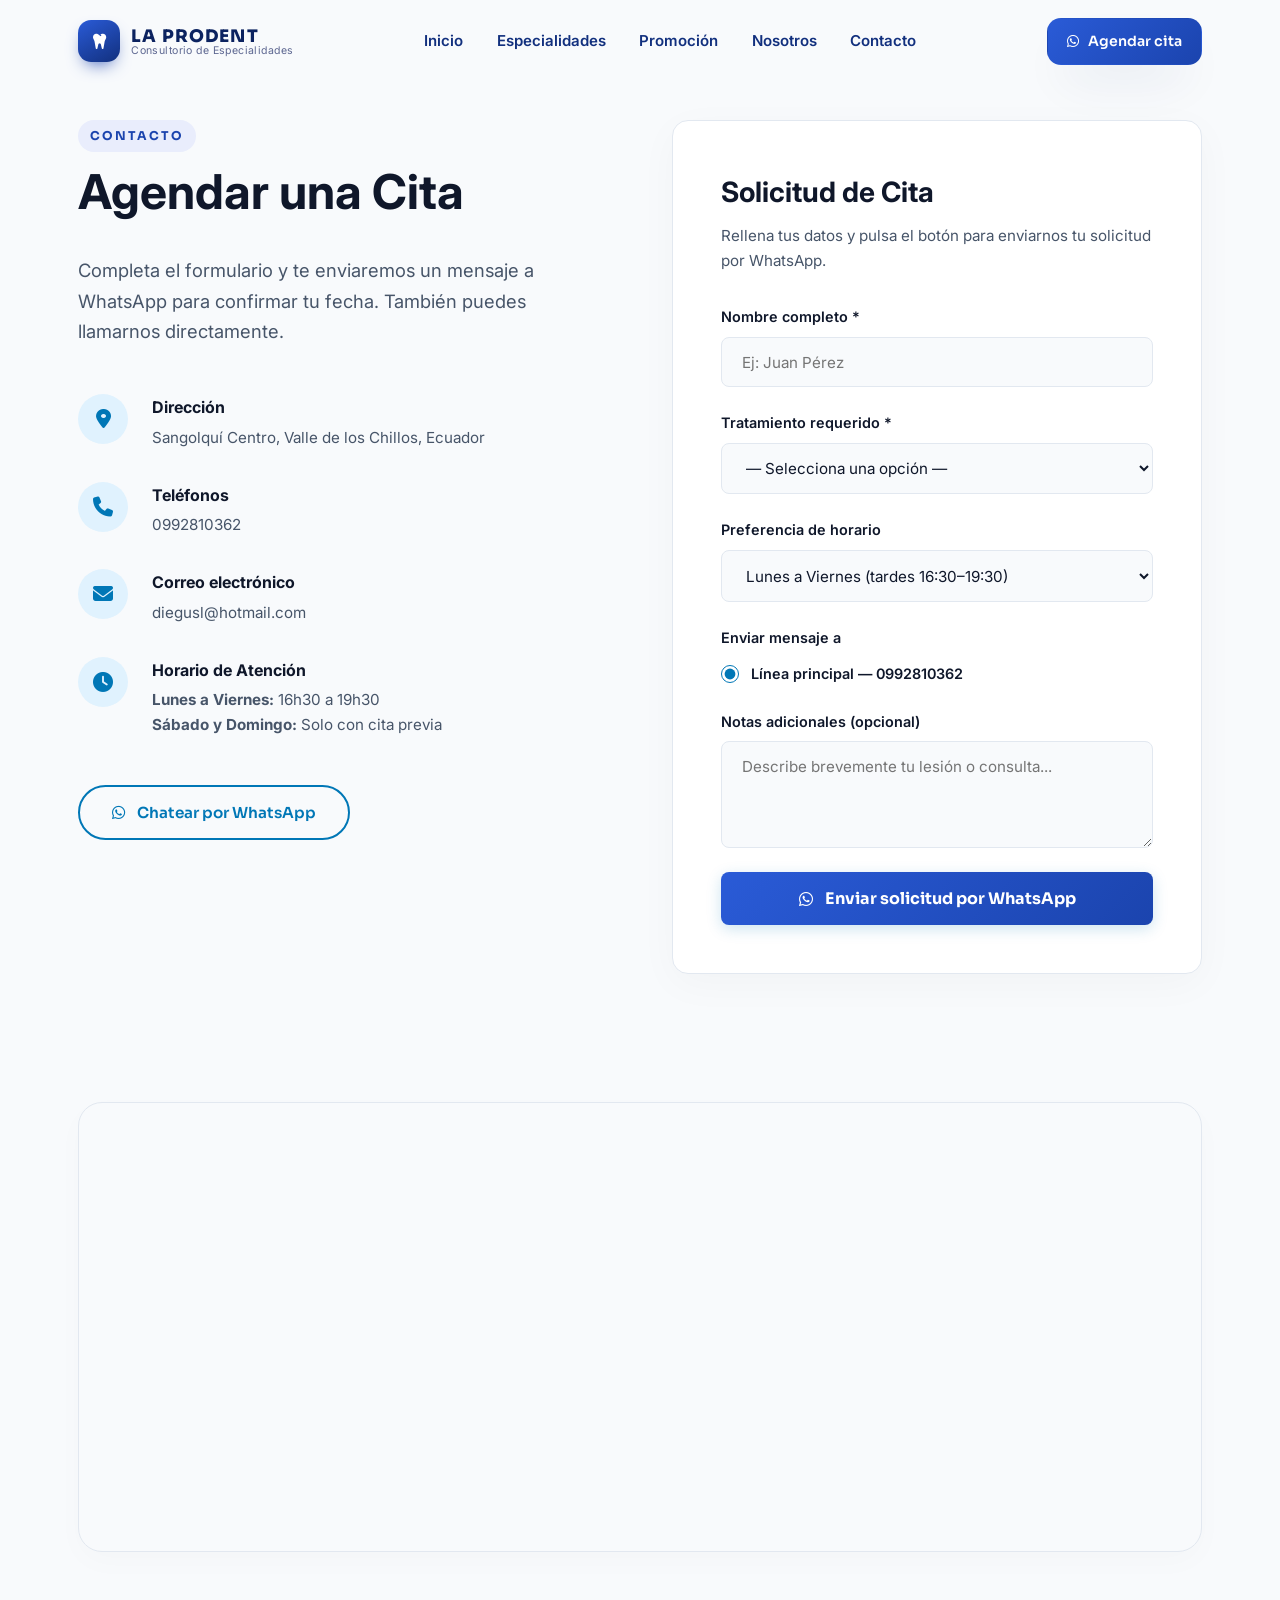
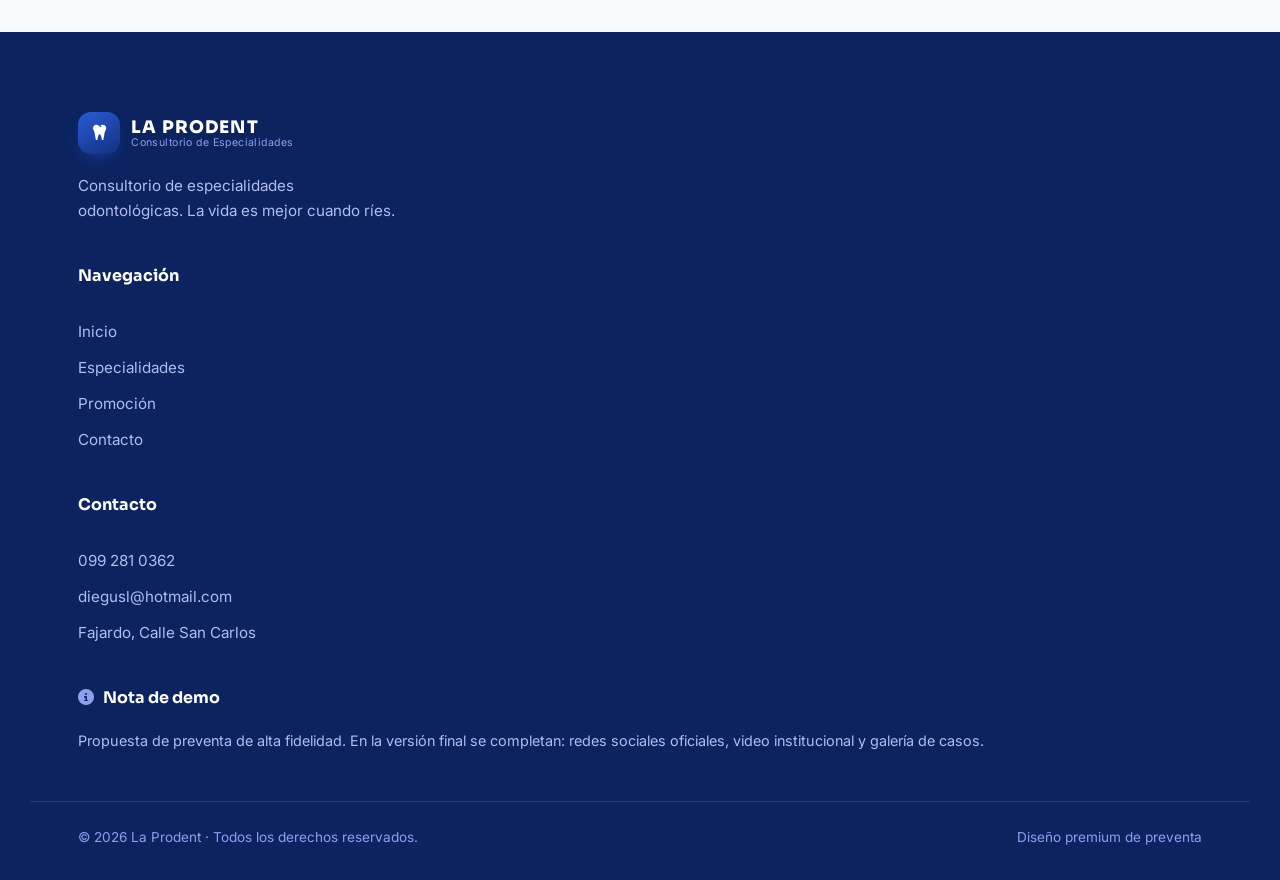
==== commit 9ddc55b2: "fix: corregir acentos (mojibake) y enlaces del formulario de contacto - Reparar caracteres mal codif" ====
--- a/contacto.html
+++ b/contacto.html
@@ -3,7 +3,7 @@
 <head>
     <meta charset="UTF-8">
     <meta name="viewport" content="width=device-width, initial-scale=1.0">
-    <meta name="description" content="Agenda tu cita en lÃ­nea. Rellena el formulario y envÃ­anos tu solicitud directamente a nuestro WhatsApp.">
+    <meta name="description" content="Agenda tu cita en línea. Rellena el formulario y envíanos tu solicitud directamente a nuestro WhatsApp.">
     <title>Agendar Cita | Formulario de Contacto Directo</title>
     
     <meta charset="UTF-8">
@@ -51,25 +51,25 @@
 <main class="contact-page-main">
     <section class="contact-form-section">
         <div class="shell contact-grid-container">
-            <!-- Columna de InformaciÃ³n -->
+            <!-- Columna de Información -->
             <div class="contact-info-col reveal">
                 <span class="eyebrow">Contacto</span>
                 <h1 class="page-title">Agendar una Cita</h1>
-                <p class="lead-text">Completa el formulario y te enviaremos un mensaje a WhatsApp para confirmar tu fecha. TambiÃ©n puedes llamarnos directamente.</p>
+                <p class="lead-text">Completa el formulario y te enviaremos un mensaje a WhatsApp para confirmar tu fecha. También puedes llamarnos directamente.</p>
                 
                 <div class="info-blocks">
                     <div class="info-item">
                         <div class="info-icon"><i class="fa-solid fa-location-dot"></i></div>
                         <div class="info-text">
-                            <h4>DirecciÃ³n</h4>
-                            <p>SangolquÃ­ Centro, Valle de los Chillos, Ecuador</p>
+                            <h4>Dirección</h4>
+                            <p>Sangolquí Centro, Valle de los Chillos, Ecuador</p>
                         </div>
                     </div>
                     
                     <div class="info-item">
                         <div class="info-icon"><i class="fa-solid fa-phone"></i></div>
                         <div class="info-text">
-                            <h4>TelÃ©fonos</h4>
+                            <h4>Teléfonos</h4>
                             <p>0992810362</p>
                         </div>
                     </div>
@@ -77,7 +77,7 @@
                                         <div class="info-item">
                         <div class="info-icon"><i class="fa-solid fa-envelope"></i></div>
                         <div class="info-text">
-                            <h4>Correo electrÃ³nico</h4>
+                            <h4>Correo electrónico</h4>
                             <p>diegusl@hotmail.com</p>
                         </div>
                     </div>
@@ -85,13 +85,13 @@
                     <div class="info-item">
                         <div class="info-icon"><i class="fa-solid fa-clock"></i></div>
                         <div class="info-text">
-                            <h4>Horario de AtenciÃ³n</h4>
-                            <p><strong>Lunes a Viernes:</strong> 16h30 a 19h30<br><strong>SÃ¡bado y Domingo:</strong> Solo con cita previa</p>
+                            <h4>Horario de Atención</h4>
+                            <p><strong>Lunes a Viernes:</strong> 16h30 a 19h30<br><strong>Sábado y Domingo:</strong> Solo con cita previa</p>
                         </div>
                     </div>
                 </div>
 
-                <a href="https://wa.me/593=Hola,%20deseo%20mÃ¡s%20informaciÃ³n." target="_blank" rel="noopener" class="btn btn-line btn-wa-chat">
+                <a href="https://wa.me/593992810362?text=Hola,%20deseo%20más%20información." target="_blank" rel="noopener" class="btn btn-line btn-wa-chat">
                     <i class="fa-brands fa-whatsapp"></i> <span>Chatear por WhatsApp</span>
                 </a>
             </div>
@@ -100,23 +100,23 @@
             <div class="contact-form-col reveal">
                 <div class="form-card">
                     <h3>Solicitud de Cita</h3>
-                    <p class="form-instructions">Rellena tus datos y pulsa el botÃ³n para enviarnos tu solicitud por WhatsApp.</p>
+                    <p class="form-instructions">Rellena tus datos y pulsa el botón para enviarnos tu solicitud por WhatsApp.</p>
                     
                     <form id="appointmentForm" class="appointment-form">
                         <div class="form-group">
                             <label for="fullName">Nombre completo *</label>
-                            <input type="text" id="fullName" placeholder="Ej: Juan PÃ©rez" required>
+                            <input type="text" id="fullName" placeholder="Ej: Juan Pérez" required>
                         </div>
 
                         <div class="form-group">
                             <label for="treatment">Tratamiento requerido *</label>
                             <select id="treatment" required>
-                                <option value="" disabled selected>â€” Selecciona una opciÃ³n â€”</option>
+                                <option value="" disabled selected>— Selecciona una opción —</option>
                                 <option value="Profilaxis">Profilaxis (Limpieza Dental)</option>
-                                <option value="Calzas Dentales">Calzas Dentales (RestauraciÃ³n)</option>
+                                <option value="Calzas Dentales">Calzas Dentales (Restauración)</option>
                                 <option value="Endodoncia">Endodoncia (Tratamiento de conducto)</option>
                                 <option value="Ortodoncia">Ortodoncia (Brackets/Alineadores)</option>
-                                <option value="EstÃ©tica Dental">EstÃ©tica Dental (DiseÃ±o/Blanqueamiento)</option>
+                                <option value="Estética Dental">Estética Dental (Diseño/Blanqueamiento)</option>
                                 <option value="Otro">Otro tratamiento / Consulta general</option>
                             </select>
                         </div>
@@ -124,8 +124,8 @@
                         <div class="form-group">
                             <label for="timePreference">Preferencia de horario</label>
                             <select id="timePreference">
-                                <option value="Lunes a Viernes (tardes 16:30-19:30)">Lunes a Viernes (tardes 16:30â€“19:30)</option>
-                                <option value="SÃ¡bados (con cita previa)">SÃ¡bados (con cita previa)</option>
+                                <option value="Lunes a Viernes (tardes 16:30-19:30)">Lunes a Viernes (tardes 16:30–19:30)</option>
+                                <option value="Sábados (con cita previa)">Sábados (con cita previa)</option>
                                 <option value="Cualquier horario disponible">Cualquier horario disponible</option>
                             </select>
                         </div>
@@ -134,15 +134,15 @@
                             <label>Enviar mensaje a</label>
                             <div class="radio-group">
                                 <label class="radio-label">
-                                    <input type="radio" name="phoneLine" value="5930992810362" checked>
-                                    <span>LÃ­nea principal â€” 0992810362</span>
+                                    <input type="radio" name="phoneLine" value="593992810362" checked>
+                                    <span>Línea principal — 0992810362</span>
                                 </label>
                             </div>
                         </div>
 
                         <div class="form-group">
                             <label for="notes">Notas adicionales (opcional)</label>
-                            <textarea id="notes" rows="4" placeholder="Describe brevemente tu lesiÃ³n o consulta..."></textarea>
+                            <textarea id="notes" rows="4" placeholder="Describe brevemente tu lesión o consulta..."></textarea>
                         </div>
 
                         <button type="submit" class="btn btn-solid btn-submit">
